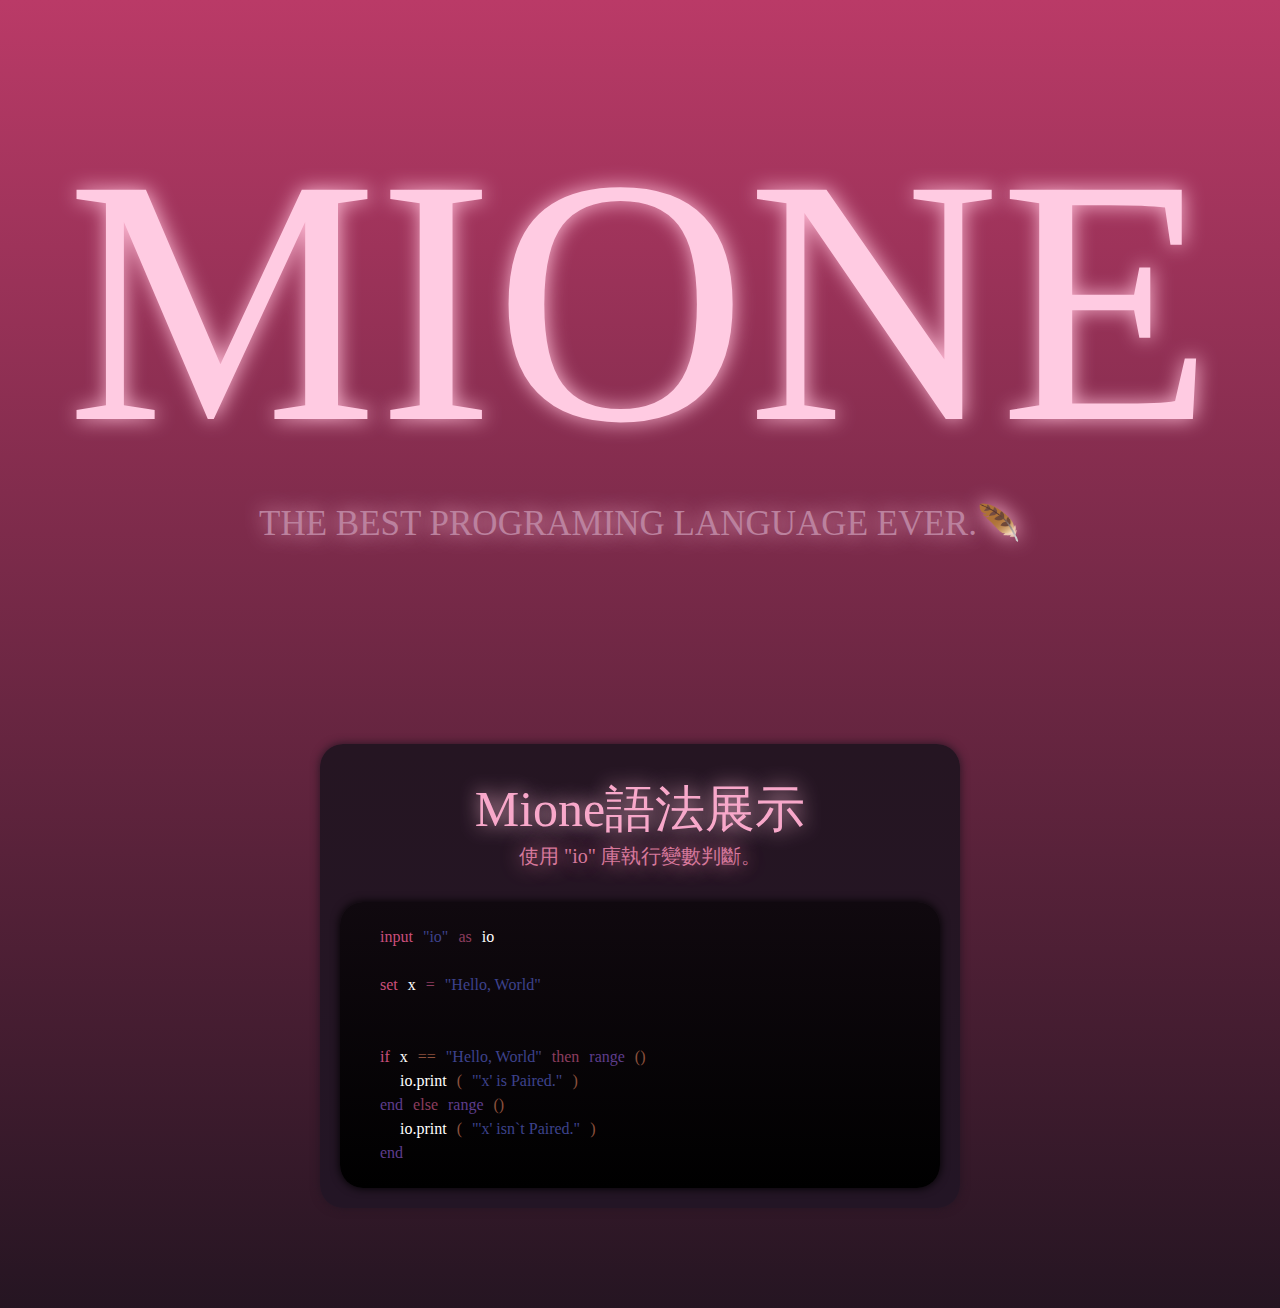
==== index.html @ 5f265eda "Add files via upload" ====
<!DOCTYPE html>
<link href="index.css" rel="stylesheet" type="text/css" />

<html lang="en">
<head>
    <meta charset="UTF-8">
    <title>Title</title>
</head>
<body>
<div id = "main">
    <div id = "page1">

        <div class="MioneCase">
            <h1 id = "MioneTitle">
                MIONE
            </h1>
        </div>
        <div class="MioneCase">
            <h1 id = "MionePiss">
                THE BEST PROGRAMING LANGUAGE EVER.🪶
            </h1>


        </div>




    </div>

    <div id = "page2">
        <div id = "CodeLand">
            <div id = "CodeTitleCase">
                <div class = "title">Mione語法展示</div>
            </div>
            <div id = "CodePissCase">
                <div class = "piss">使用 "io" 庫執行變數判斷。</div>
            </div>

            <div class="CodeExample" >
                <div class = "CodeLine">
                    <div class = "CodeCase" style="color: #cb4f7c">input</div>
                    <div class = "CodeCase" style="color: #3d428c">"io"</div>
                    <div class = "CodeCase" style="color: #8c3d5f">as</div>
                    <div class = "CodeCase" style="color: #ffffff">io</div>
                </div>
                <div class = "CodeLine">
                    <div class = "CodeCase" style="color: rgba(203,79,124,0); -webkit-user-select: none;-ms-user-select: none; user-select: none;">NewLine</div>
                </div>
                <div class = "CodeLine">
                    <div class = "CodeCase" style="color: #cb4f7c">set</div>
                    <div class = "CodeCase" style="color: #ffffff">x</div>
                    <div class = "CodeCase" style="color: #8c3d5f">=</div>
                    <div class = "CodeCase" style="color: #3d428c">"Hello, World"</div>
                </div>
                <div class = "CodeLine">
                    <div class = "CodeCase" style="color: rgba(203,79,124,0); -webkit-user-select: none;-ms-user-select: none; user-select: none;">NewLine</div>
                </div>
                <div class = "CodeLine">
                    <div class = "CodeCase" style="color: rgba(203,79,124,0); -webkit-user-select: none;-ms-user-select: none; user-select: none;">NewLine</div>
                </div>
                <div class = "CodeLine">
                    <div class = "CodeCase" style="color: #cb4f7c">if</div>
                    <div class = "CodeCase" style="color: #ffffff">x</div>
                    <div class = "CodeCase" style="color: #8c513d">==</div>
                    <div class = "CodeCase" style="color: #3d428c">"Hello, World"</div>
                    <div class = "CodeCase" style="color: #8c3d5f">then</div>
                    <div class = "CodeCase" style="color: #5e3d8c">range</div>
                    <div class = "CodeCase" style="color: #8c513d">()</div>

                </div>
                <div class = "CodeLine">
                    <div class = "CodeCase" style="color: #ffffff;margin-left: 20px">io.print</div>
                    <div class = "CodeCase" style="color: #8c513d">(</div>
                    <div class = "CodeCase" style="color: #3d428c">"'x' is Paired."</div>
                    <div class = "CodeCase" style="color: #8c513d">)</div>


                </div>
                <div class = "CodeLine">
                    <div class = "CodeCase" style="color: #5e3d8c">end</div>
                    <div class = "CodeCase" style="color: #8c3d5f">else</div>
                    <div class = "CodeCase" style="color: #5e3d8c">range</div>
                    <div class = "CodeCase" style="color: #8c513d">()</div>


                </div>
                <div class = "CodeLine">
                    <div class = "CodeCase" style="color: #ffffff;margin-left: 20px">io.print</div>
                    <div class = "CodeCase" style="color: #8c513d">(</div>
                    <div class = "CodeCase" style="color: #3d428c">"'x' isn`t Paired."</div>
                    <div class = "CodeCase" style="color: #8c513d">)</div>

                </div>
                <div class = "CodeLine">
                    <div class = "CodeCase" style="color: #5e3d8c">end</div>

                </div>
            </div>
        </div>
    </div>
</div>
</body>
</html>
---- index.css ----
*{
    margin: 0;
    padding: 0;

    font-family: "UD Digi Kyokasho N-B";
}

@keyframes MioneTitleShiny {
    0%{
        color: #fb9fbc;

    }
    50%{
        color: #ffcbe2;

    }
    100%{
        color: #fb9fbc;
    }
}


@keyframes MionePissShiny {
    0%{
        color: #ffbcd6;

    }
    50%{
        color: #fb9fbc;

    }
    100%{
        color: #ffbcd6;
    }
}

@keyframes Shake {
    0%{
        rotate: .6deg;
    }
    12%{
        rotate: .2deg;
    }
    25%{
        rotate: 0deg;

    }
    37%{
        rotate: -.2deg;
    }
    50%{
        rotate: -.6deg;
    }
    62%{
        rotate: -.2deg;
    }
    74%{
        rotate: 0deg;

    }
    86%{
        rotate: .2deg;
    }
    100%{
        rotate: .6deg;
    }
}


*::selection{
    background: #e794b0;
    color: #fff;
}

body{
    background-color: #251522;
}

#main{
    background: linear-gradient(180deg, #ba3a67, #251522);

}

#page1{
    padding-top: 100px;
    padding-bottom: 100px;

    width: 100%;
    height: auto;


}

#MioneTitle{
    font-size: 350px;
    font-weight: lighter;
    text-shadow: #ffbcd6 1px 0 20px;

    animation: MioneTitleShiny 5s infinite ease-in-out;

    color: #ffcbe2;
}

#MionePiss{
    font-size: 35px;
    font-weight: lighter;
    text-shadow: #ffbcd6 1px 0 20px;

    animation: MionePissShiny 1s infinite ease-in-out;

    color: #bb819e;
}
.MioneCase{
    display: flex;
    align-content: center;
    justify-content: center;

    width: 100%;
    height: auto;
}



#page2{
    padding-top: 100px;
    padding-bottom: 100px;


    display: flex;
    align-content: center;
    justify-content: center;
}

#CodeLand{
    width: 600px;
    height: auto;
    background: linear-gradient(180deg, #251522, #231525);
    border-radius: 23px;

    padding: 20px;

    box-shadow: 0 0 10px #251522;

    animation: Shake 10s infinite ease-in-out;
}

.title{
    font-size : 50px;
    font-weight: lighter;
    text-shadow: #ffbcd6 1px 0 20px;

    color: #f8a8ca;
}

.piss{
    font-size : 20px;
    font-weight: lighter;
    text-shadow: #d7789b 1px 0 20px;

    color: #d7789b;
}

#CodeTitleCase{
    display: flex;
    align-content: center;
    justify-content: center;

    padding-top: 12px;
}
#CodePissCase{
    display: flex;
    align-content: center;
    justify-content: center;

    padding-bottom: 32px;
}

.CodeCase{
    width: auto;
    padding-left: 10px;
}

.CodeExample{
    border-radius: 23px;
    background: linear-gradient(180deg, #10090f, #000000);
    padding: 20px;
    box-shadow: 0 0 10px black;


}

.CodeLine{
    display: flex;
    margin-left: 10px;
    margin-top: 6px;
    margin-bottom: 6px;

}
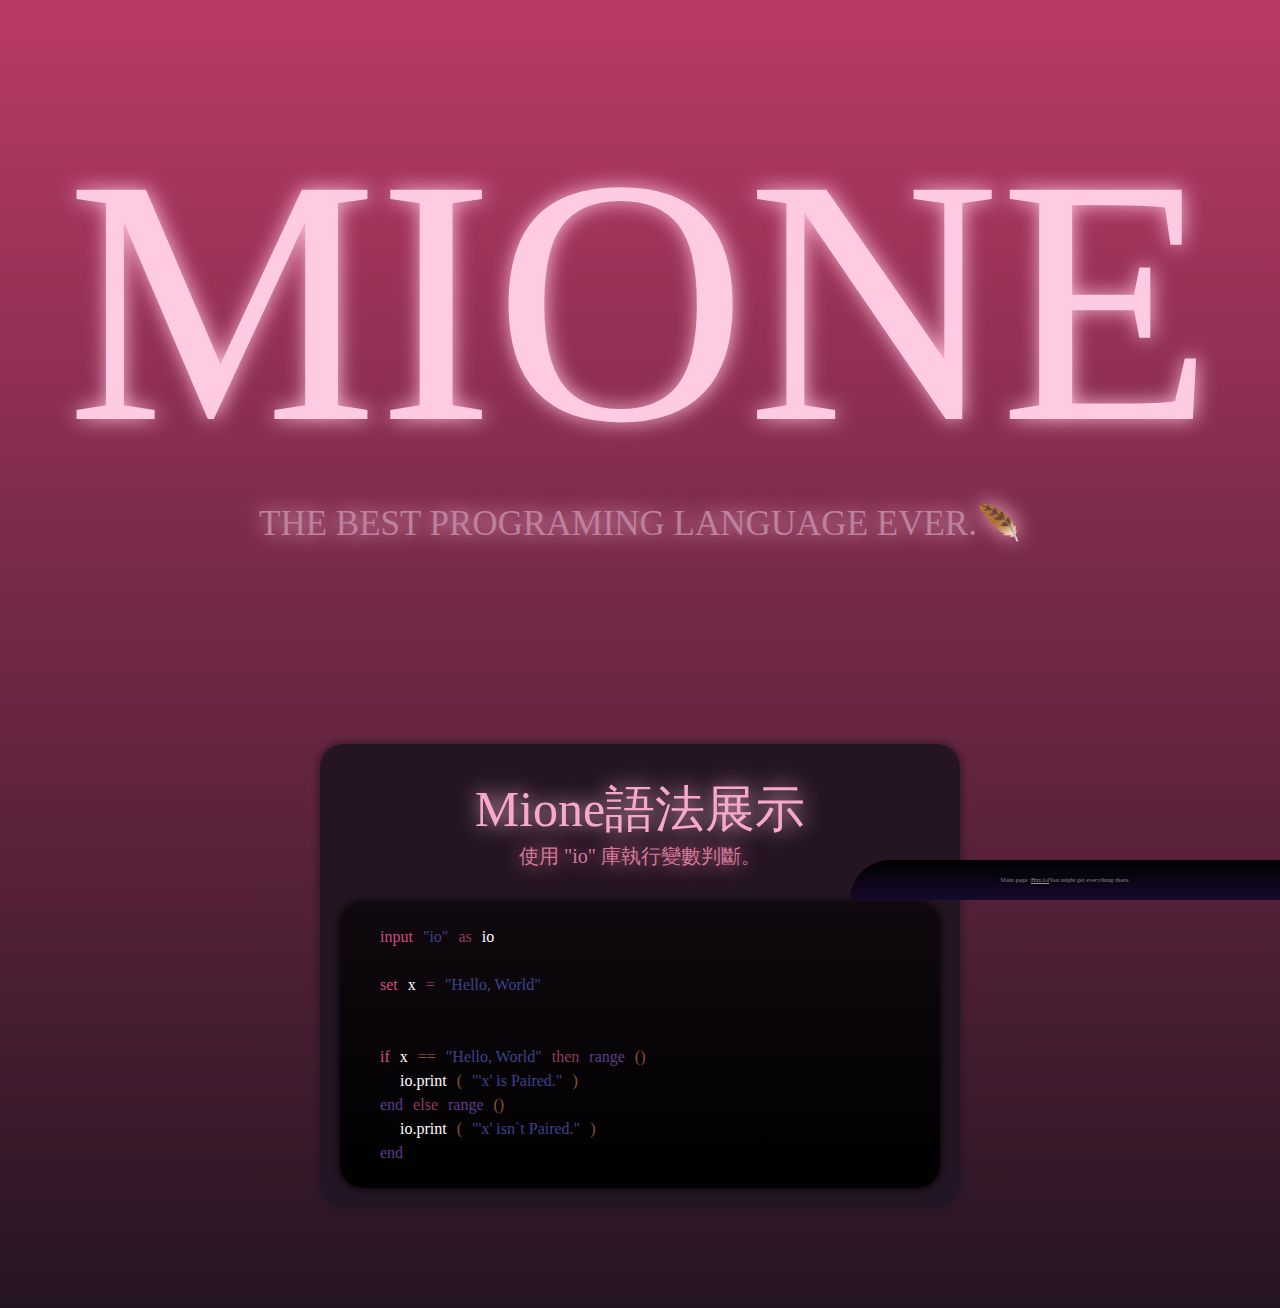
==== commit 5cfe6b4a: "Add files via upload" ====
--- a/index.html
+++ b/index.html
@@ -1,12 +1,23 @@
 <!DOCTYPE html>
 <link href="index.css" rel="stylesheet" type="text/css" />
+
+<link rel="icon" href="mione.svg" type="image/x-icon" />
+<script src="header.js"></script>
 
 <html lang="en">
 <head>
     <meta charset="UTF-8">
-    <title>Title</title>
+
+    <meta property="og:title" content="Hxx`s World.">
+    <meta property="og:description" content="A website for Mione.">
+    <meta property="og:image" content="mione.svg">
+    <meta property="og:url" content="https://mione.hxx.lol">
+
+    <title>
+        Mione
+    </title>
 </head>
-<body>
+<body id = "body">
 <div id = "main">
     <div id = "page1">
 
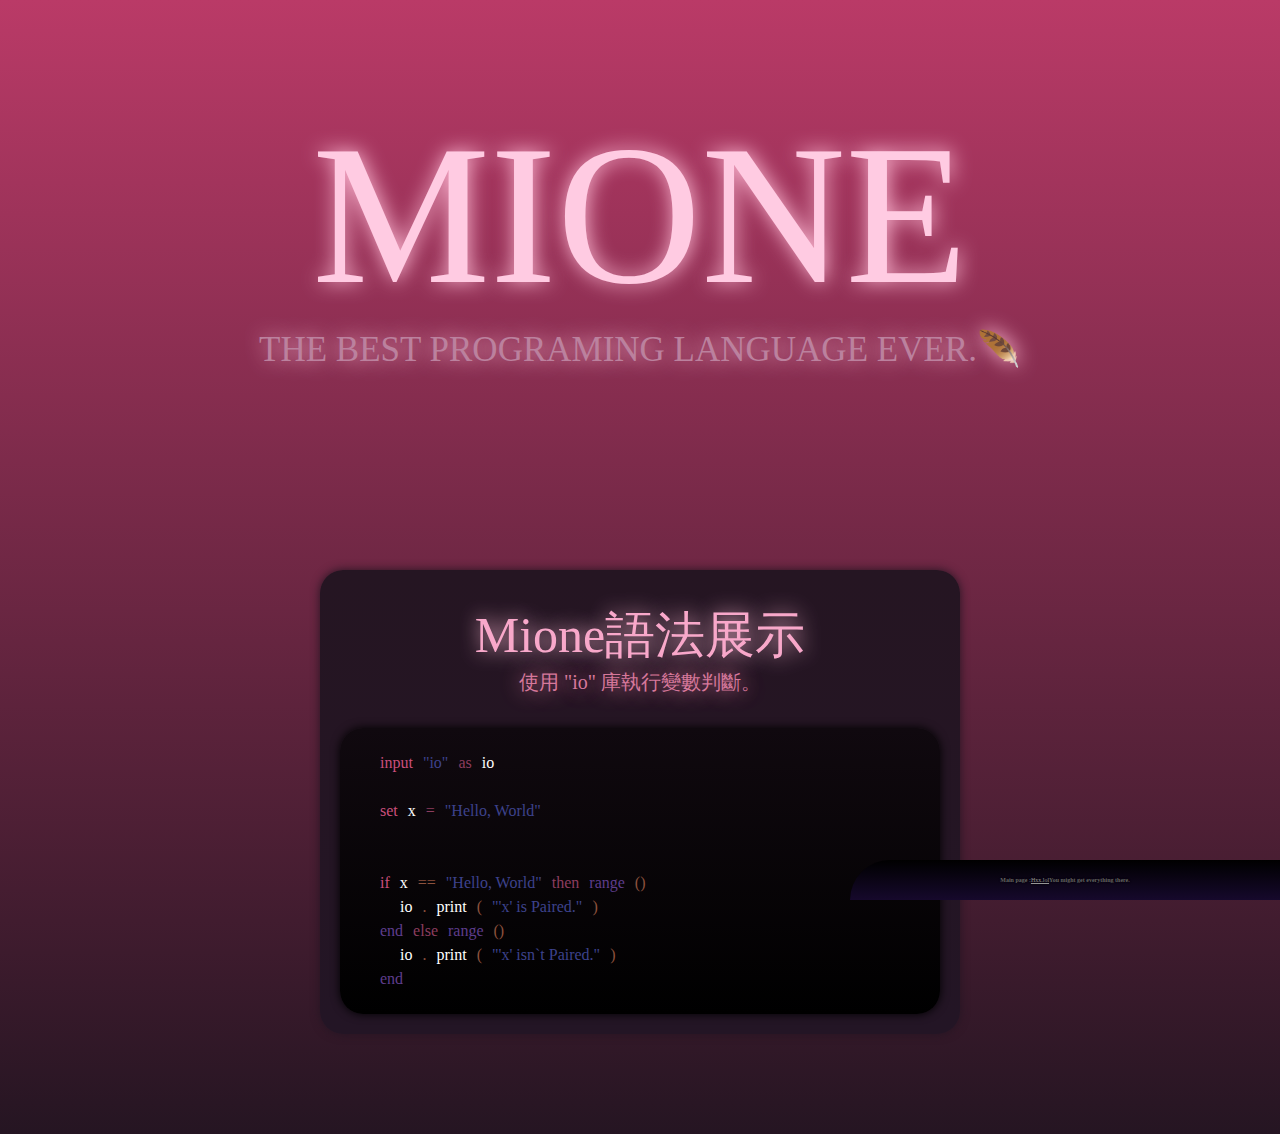
==== commit 8b079221: "Add files via upload" ====
--- a/index.html
+++ b/index.html
@@ -49,6 +49,7 @@
             </div>
 
             <div class="CodeExample" >
+          
                 <div class = "CodeLine">
                     <div class = "CodeCase" style="color: #cb4f7c">input</div>
                     <div class = "CodeCase" style="color: #3d428c">"io"</div>
@@ -81,7 +82,9 @@
 
                 </div>
                 <div class = "CodeLine">
-                    <div class = "CodeCase" style="color: #ffffff;margin-left: 20px">io.print</div>
+                    <div class = "CodeCase" style="color: #ffffff;margin-left: 20px">io</div>
+                    <div class = "CodeCase" style="color: #8c513d">.</div>
+                    <div class = "CodeCase" style="color: #ffffff;">print</div>
                     <div class = "CodeCase" style="color: #8c513d">(</div>
                     <div class = "CodeCase" style="color: #3d428c">"'x' is Paired."</div>
                     <div class = "CodeCase" style="color: #8c513d">)</div>
@@ -97,7 +100,9 @@
 
                 </div>
                 <div class = "CodeLine">
-                    <div class = "CodeCase" style="color: #ffffff;margin-left: 20px">io.print</div>
+                    <div class = "CodeCase" style="color: #ffffff;margin-left: 20px">io</div>
+                    <div class = "CodeCase" style="color: #8c513d">.</div>
+                    <div class = "CodeCase" style="color: #ffffff;">print</div>
                     <div class = "CodeCase" style="color: #8c513d">(</div>
                     <div class = "CodeCase" style="color: #3d428c">"'x' isn`t Paired."</div>
                     <div class = "CodeCase" style="color: #8c513d">)</div>
--- a/index.css
+++ b/index.css
@@ -92,7 +92,7 @@
 }
 
 #MioneTitle{
-    font-size: 350px;
+    font-size: 200px;
     font-weight: lighter;
     text-shadow: #ffbcd6 1px 0 20px;
 
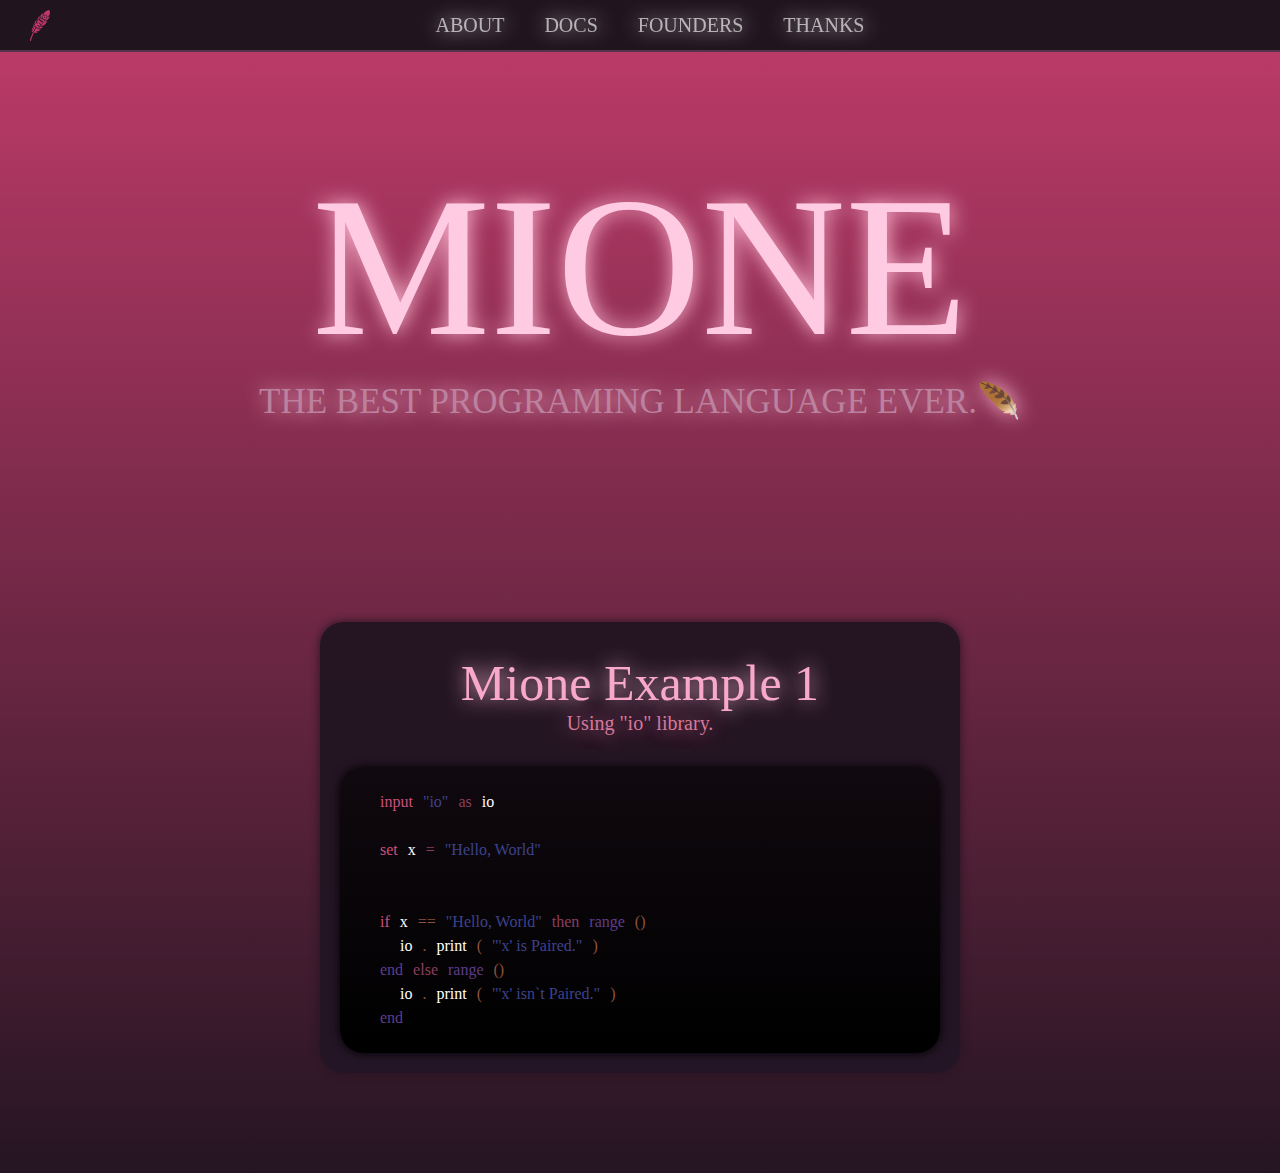
==== commit 71ba1e48: "Add files via upload" ====
--- a/index.html
+++ b/index.html
@@ -1,8 +1,8 @@
 <!DOCTYPE html>
 <link href="index.css" rel="stylesheet" type="text/css" />
+<script src="index.js"></script>
 
 <link rel="icon" href="mione.svg" type="image/x-icon" />
-<script src="header.js"></script>
 
 <html lang="en">
 <head>
@@ -18,7 +18,28 @@
     </title>
 </head>
 <body id = "body">
+
+<div id = "topBar">
+    <button class="topButton" id = "b-mione">
+        <img style ="width: auto;height: 31px;" src="mione.svg" alt="mione">
+        
+    </button>
+    <button class="topButton" id = "b-about">
+        ABOUT
+    </button>
+    <button class="topButton" id = "b-docs">
+        DOCS
+    </button>
+    <button class="topButton" id = "b-founders">
+        FOUNDERS
+    </button>
+    <button class="topButton" id = "b-thanks">
+        THANKS
+    </button>
+</div>
+
 <div id = "main">
+
     <div id = "page1">
 
         <div class="MioneCase">
@@ -40,12 +61,12 @@
     </div>
 
     <div id = "page2">
-        <div id = "CodeLand">
-            <div id = "CodeTitleCase">
-                <div class = "title">Mione語法展示</div>
+        <div class = "CodeLand">
+            <div class = "CodeTitleCase">
+                <div class = "title">Mione Example 1</div>
             </div>
-            <div id = "CodePissCase">
-                <div class = "piss">使用 "io" 庫執行變數判斷。</div>
+            <div class = "CodePissCase">
+                <div class = "piss">Using "io" library.</div>
             </div>
 
             <div class="CodeExample" >
@@ -114,7 +135,9 @@
                 </div>
             </div>
         </div>
+
     </div>
+
 </div>
 </body>
 </html>--- a/index.css
+++ b/index.css
@@ -76,8 +76,86 @@
     background-color: #251522;
 }
 
+#topBar{
+    position: sticky;
+    background-color: rgba(21, 21, 21, 0.25);
+    top: 0;
+    width: 100%;
+    height: 50px;
+
+    backdrop-filter: blur(10px);
+    border-bottom: rgba(255, 149, 227, 0.24) 2px solid;
+
+    display: flex;
+    justify-content: center;
+
+    z-index: 9898;
+}
+
+@keyframes toBeShine {
+    from{
+        color: rgba(255, 255, 255, 0.64);
+        text-shadow: rgba(255, 255, 255, 0.44) 1px 0 20px;
+
+    }
+    to{
+        color:#ffffff;
+        text-shadow: #ffffff 1px 0 20px;
+
+    }
+
+}
+
+@keyframes toBeShineIMG{
+    from{
+        opacity: 0.8;
+    }
+    to{
+        opacity: 1;
+    }
+}
+
+
+#b-mione{
+    position: absolute;
+    left: 0;
+    top: 0;
+    opacity: 0.8;
+}
+#b-mione:hover{
+    animation: toBeShineIMG .3s;
+    animation-fill-mode: forwards;
+
+}
+
+
+.topButton{
+    cursor: pointer;
+    width: auto;
+    height: 50px;
+
+    background: rgba(255, 255, 255, 0);
+    border: none;
+
+    margin-left: 20px;
+
+    padding: 10px;
+
+    color: rgba(255, 255, 255, 0.64);
+    font-size: 20px;
+    text-shadow: #ffffff 1px 0 20px;
+
+}
+.topButton:hover{
+    animation: toBeShine .3s;
+    animation-fill-mode: forwards;
+
+}
+
 #main{
+
     background: linear-gradient(180deg, #ba3a67, #251522);
+
 
 }
 
@@ -131,7 +209,8 @@
     justify-content: center;
 }
 
-#CodeLand{
+
+.CodeLand{
     width: 600px;
     height: auto;
     background: linear-gradient(180deg, #251522, #231525);
@@ -160,14 +239,14 @@
     color: #d7789b;
 }
 
-#CodeTitleCase{
+.CodeTitleCase{
     display: flex;
     align-content: center;
     justify-content: center;
 
     padding-top: 12px;
 }
-#CodePissCase{
+.CodePissCase{
     display: flex;
     align-content: center;
     justify-content: center;
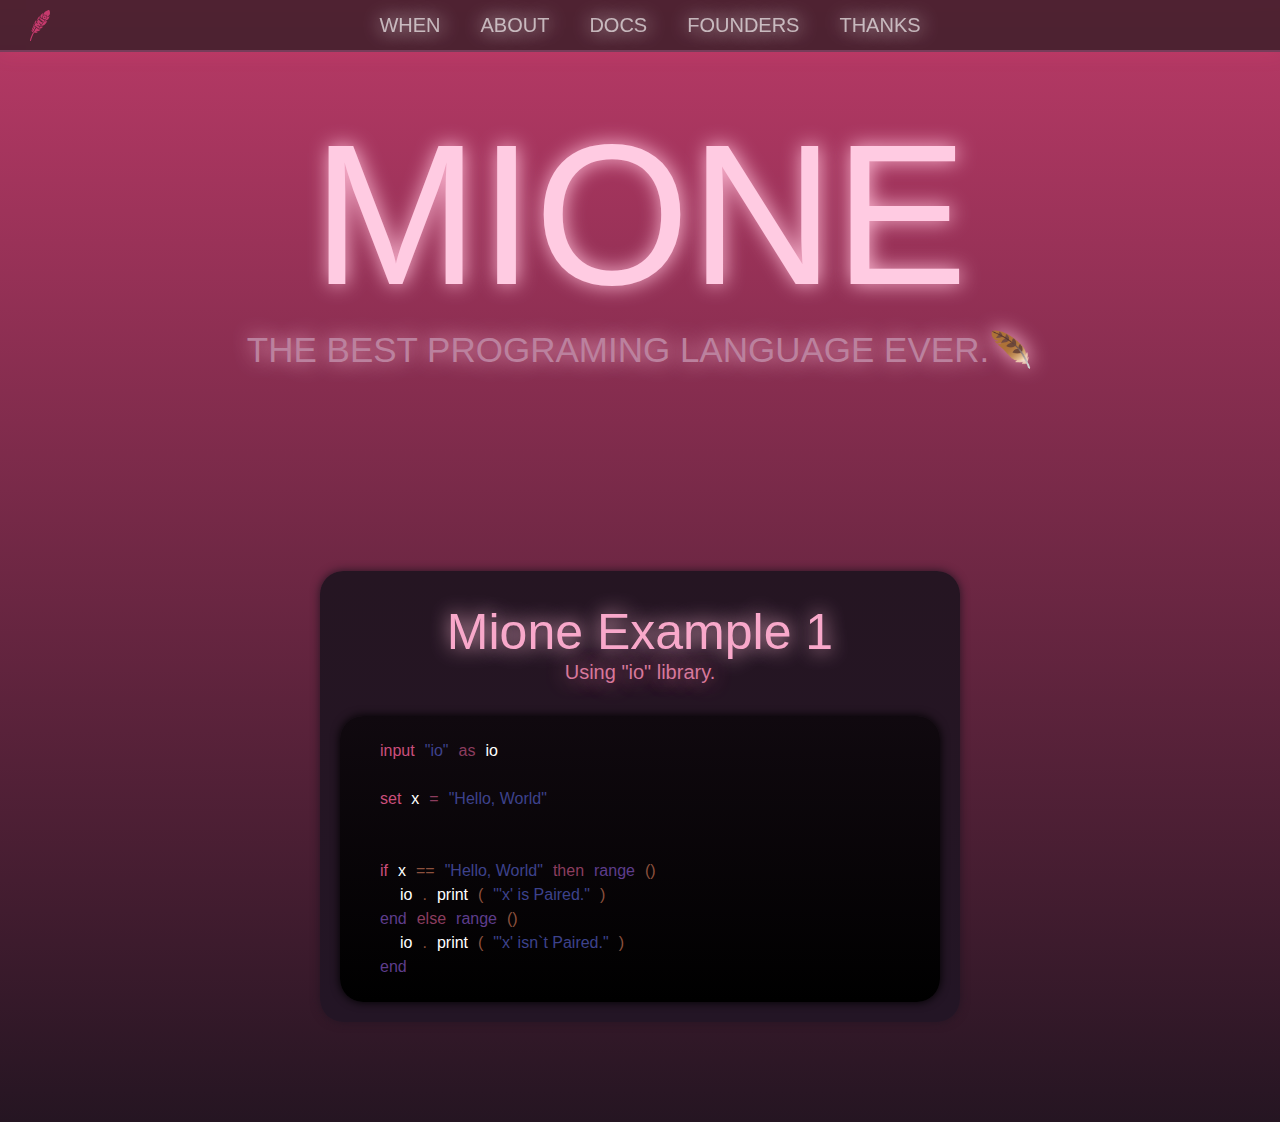
==== commit 6d5cb734: "Add files via upload" ====
--- a/index.html
+++ b/index.html
@@ -22,7 +22,9 @@
 <div id = "topBar">
     <button class="topButton" id = "b-mione">
         <img style ="width: auto;height: 31px;" src="mione.svg" alt="mione">
-        
+    </button>
+    <button class="topButton" id = "b-when">
+        WHEN
     </button>
     <button class="topButton" id = "b-about">
         ABOUT
--- a/index.css
+++ b/index.css
@@ -2,7 +2,41 @@
     margin: 0;
     padding: 0;
 
-    font-family: "UD Digi Kyokasho N-B";
+    font-family: "UD Digi Kyokasho N-B", sans-serif  ;
+
+}
+
+
+@keyframes limitedWHEN {
+    0% {
+        color: rgba(255, 0, 0, 0.51);
+        text-shadow:  rgba(255, 0, 0, 0.51) 1px 0 20px;
+
+    }
+    25% {
+        color: rgb(0, 255, 0,.8);
+        text-shadow:  rgb(0, 255, 0,.8) 1px 0 20px;
+
+    }
+    50% {
+        color: rgb(0, 0, 255,.8);
+        text-shadow:   rgb(0, 0, 255,.8) 1px 0 20px;
+
+    }
+    75% {
+        color: rgb(255, 255, 0,.8);
+        text-shadow:  rgb(255, 255, 0,.8) 1px 0 20px;
+
+    }
+    100% {
+        color: rgb(255, 0, 255,.8);
+        text-shadow:  rgb(255, 0, 255,.8) 1px 0 20px;
+
+    }
+}
+
+#b-when{
+    animation: limitedWHEN 5s infinite ease-in-out;
 }
 
 @keyframes MioneTitleShiny {
@@ -66,6 +100,26 @@
     }
 }
 
+::-webkit-scrollbar {
+    width: 10px;
+}
+
+
+::-webkit-scrollbar-track {
+    box-shadow: inset 0 0 2px grey;
+    border-radius: 10px;
+}
+
+
+::-webkit-scrollbar-thumb {
+    background: rgba(166, 166, 166, 0.52);
+    border-radius: 10px;
+}
+
+
+::-webkit-scrollbar-thumb:hover {
+    background: rgba(170, 170, 170, 0.72);
+}
 
 *::selection{
     background: #e794b0;
@@ -77,8 +131,10 @@
 }
 
 #topBar{
-    position: sticky;
-    background-color: rgba(21, 21, 21, 0.25);
+    box-shadow: rgba(255, 67, 115, 0.21) 1px 0 20px;
+
+    position: fixed;
+    background-color: rgba(21, 21, 21, 0.65);
     top: 0;
     width: 100%;
     height: 50px;
